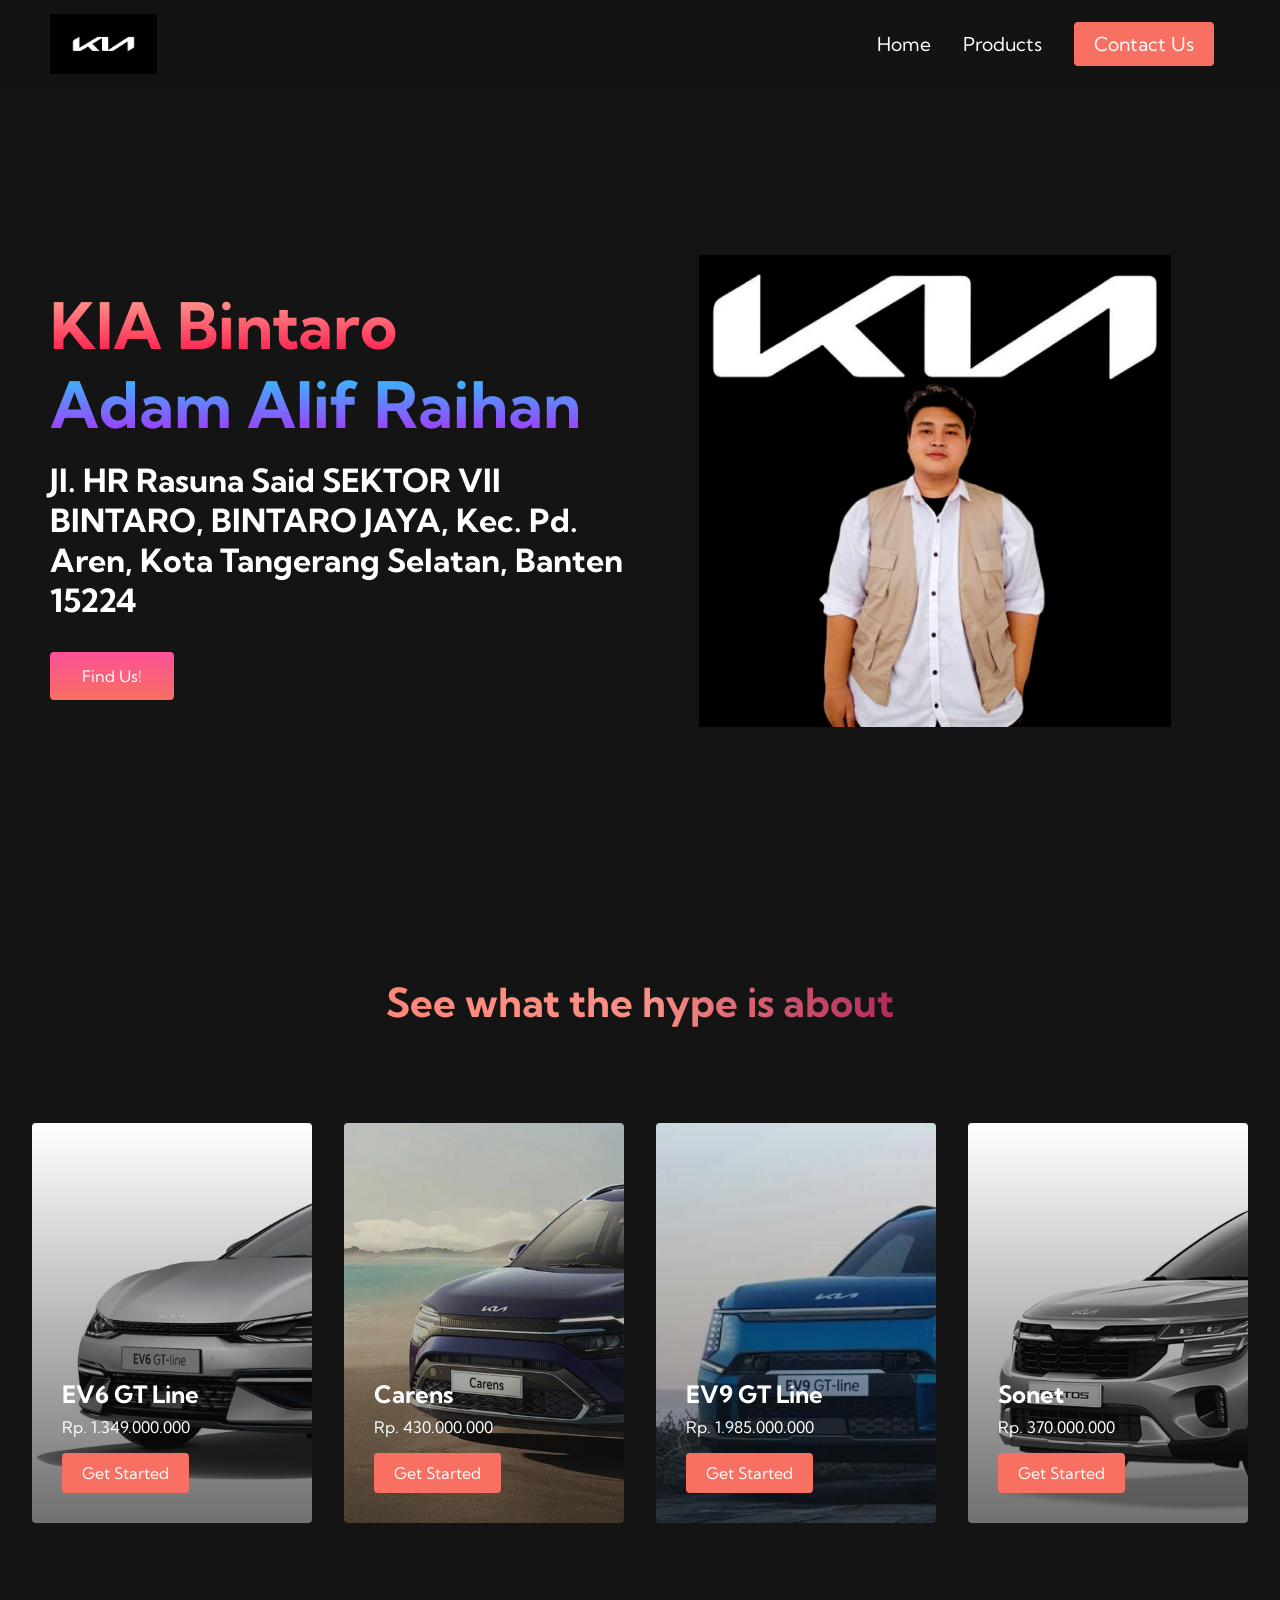
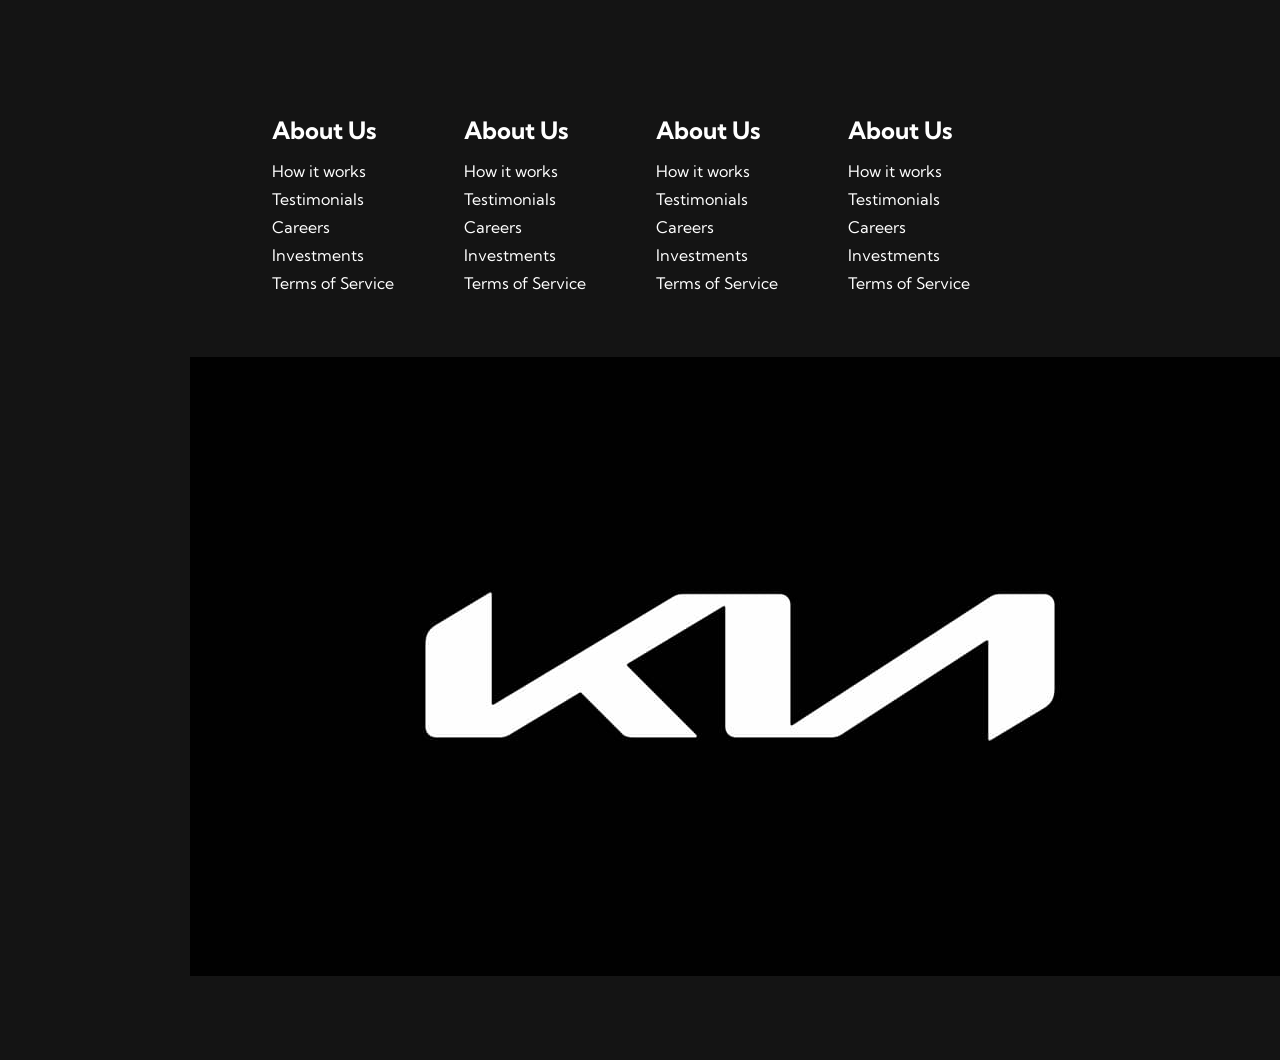
==== index.html @ e6eee8f1 "pler cuok git gak jelas (upload file langsung ketimbang ngurus repo, gaje anjg dah jam 1 kentod" ====
<!DOCTYPE html>
<html lang="en">
<head>
    <meta charset="UTF-8">
    <meta name="viewport" content="width=device-width, initial-scale=1.0">
    <title>KIA Bintaro</title>
    <link rel="stylesheet" href="style.css">
    <link rel="preconnect" href="https://fonts.googleapis.com">
    <link rel="stylesheet" href="https://cdnjs.cloudflare.com/ajax/libs/font-awesome/5.15.4/css/all.min.css">
    <link rel="preconnect" href="https://fonts.gstatic.com" crossorigin>
<link href="https://fonts.googleapis.com/css2?family=Kumbh+Sans:wght@100..900&display=swap" rel="stylesheet">
</head>
<body>
    <!-- Navbar Section -->
    <nav class="navbar">
        <div class="navbar__container">
            <a href="/" id="navbar__logo">
                <img src="./images/kia_logo_black-white.jpg" alt="KIA Bintaro">
            </a>
            <div class="navbar__toggle" id="mobile-menu">
                <span class="bar"></span>
                <span class="bar"></span>
                <span class="bar"></span>
            </div>
            <ul class="navbar__menu">
                <li class="navbar__item">
                    <a href="/" class="navbar__links"> Home </a>
                </li>
                <li class="navbar__item">
                    <a href="/" class="navbar__links"> Products </a>
                </li>
                <li class="navbar__btn">
                    <a href="https://wa.me/+6281311222883" class="button" target="_blank"> Contact Us</a>
                </li>
            </ul>
        </div>
    </nav>


    <!--Hero Section-->
    <div class="main">
        <div class="main__container">
            <div class="main__content">
                <h1>KIA Bintaro</h1>
                <h2>Adam Alif Raihan</h2>
                <p>Jl. HR Rasuna Said SEKTOR VII BINTARO, BINTARO JAYA, Kec. Pd. Aren, Kota Tangerang Selatan, Banten 15224</p>
                <button class="main__btn"><a href="https://www.google.com/maps/dir//Jl.+HR+Rasuna+Said+SEKTOR+VII+BINTARO,+BINTARO+JAYA,+Kec.+Pd.+Aren,+Kota+Tangerang+Selatan,+Banten+15224/@-6.2750824,106.6357885,12z/data=!4m8!4m7!1m0!1m5!1m1!1s0x2e69fb0a5370db39:0xc45f95898426722b!2m2!1d106.7181904!2d-6.2750888?entry=ttu&g_ep=EgoyMDI1MDcxNi4wIKXMDSoASAFQAw%3D%3D" target="_blank">Find Us!</a></button>
            </div>
            <div class="main__img--container">
                <img src="images/adam.jpeg" alt="pic" id="main__img">
            </div>
        </div>
    </div>
    

    <!--Services Section-->
    <div class="services">
        <h1>See what the hype is about</h1>
        <div class="services__container">
            <div class="services__card">
                <h2>EV6 GT Line</h2>
                <p>Rp. 1.349.000.000</p>
                <button>Get Started</button>
            </div>
            <div class="services__card">
                <h2>Carens</h2>
                <p>Rp. 430.000.000</p>
                <button>Get Started</button>
            </div>
            <div class="services__card">
                <h2>EV9 GT Line</h2>
                <p>Rp. 1.985.000.000</p>
                <button>Get Started</button>
            </div>
            <div class="services__card">
                <h2>Sonet</h2>
                <p>Rp. 370.000.000</p>
                <button>Get Started</button>
            </div>
        </div>
    </div>

    <!--Footer Section-->

    <div class="footer__container">
        <div class="footer__links">
            <div class="footer__link--wrapper">
                <div class="footer__link--items">
                    <h2>About Us</h2>
                    <a href="/">How it works</a>
                    <a href="/">Testimonials</a>
                    <a href="/">Careers</a>
                    <a href="/">Investments</a>
                    <a href="/">Terms of Service</a>
                </div>
                <div class="footer__link--items">
                    <h2>About Us</h2>
                    <a href="/">How it works</a>
                    <a href="/">Testimonials</a>
                    <a href="/">Careers</a>
                    <a href="/">Investments</a>
                    <a href="/">Terms of Service</a>
                </div>
            </div>
            <div class="footer__link--wrapper">
                <div class="footer__link--items">
                    <h2>About Us</h2>
                    <a href="/">How it works</a>
                    <a href="/">Testimonials</a>
                    <a href="/">Careers</a>
                    <a href="/">Investments</a>
                    <a href="/">Terms of Service</a>
                </div>
                <div class="footer__link--items">
                    <h2>About Us</h2>
                    <a href="/">How it works</a>
                    <a href="/">Testimonials</a>
                    <a href="/">Careers</a>
                    <a href="/">Investments</a>
                    <a href="/">Terms of Service</a>
                </div>
            </div>
        </div>
        <div class="social__media">
            <div class="social__media--wrap">
                <div class="footer__logo">
                    <a href="/">
                        <img src="./images/kia_logo_black-white.jpg" alt="KIA Bintaro">
                    </a>
                </div>
                <p class="website__rights">NEXT 2025. All rights reserved</p>
                <div class="social__icons">
                    <a href="/" class="social__icon--link" target="_blank">
                        <i class="fab fa-facebook"></i>
                    </a>
                    <a href="/" class="social__icon--link" target="_blank">
                        <i class="fab fa-instagram"></i>
                    </a>
                    <a href="/" class="social__icon--link" target="_blank">
                        <i class="fab fa-twitter"></i>
                    </a>
                    <a href="/" class="social__icon--link" target="_blank">
                        <i class="fab fa-linkedin"></i>
                    </a>
                    <a href="/" class="social__icon--link" target="_blank">
                        <i class="fab fa-youtube"></i>
                    </a>
                </div>
            </div>
        </div>
    </div>

    <script src="app.js"></script>
</body>
</html>
---- style.css ----
* {
    box-sizing: border-box;
    margin: 0;
    padding: 0;
    font-family: 'Kumbh Sans', sans-serif;
}

.navbar {
    background: #131313;
    height: 88px;
    display: flex;
    justify-content: center;
    align-items: center;
    font-size: 1.2rem;
    position: sticky;
    top: 0;
    z-index: 999;
}

.navbar__container {
    display: flex;
    justify-content: space-between;
    height: 88px;
    z-index: 1;
    width: 100%;
    max-width: 1300px;
    margin: 0 auto;
    padding: 0 50px;

}

#navbar__logo {
    display: flex;
    align-items: center;
    text-decoration: none;
}

#navbar__logo img {
    height: 60px;
    width: auto;
}

.fa-gem {
    margin-right: 0.5rem;
}

.navbar__menu {
    display: flex;
    align-items: center;
    list-style: none;
    text-align: center;
}

.navbar__item {
    height: 80px;
}

.navbar__links {
    color: #fff;
    display: flex;
    align-items: center;
    justify-content: center;
    text-decoration: none;
    padding: 0 1rem;
    height: 100%;
}

.navbar__btn {
    display: flex;
    justify-content: center;
    align-items: center;
    padding: 0 1rem;
    width: 100%;
}

.button {
    display: flex;
    justify-content: center;
    align-items: center;
    text-decoration: none;
    padding: 10px 20px;
    height: 100%;
    width: 100%;
    border: none;
    outline: none;
    border-radius: 4px;
    background: #f77062;
    color: #fff;

}

.button:hover {
    background: #4837ff;
    transition: all 0.3s ease;
}

.navbar__links:hover {
    color: #ff0844;
    transition: all 0.3s ease;
}

@media screen and (max-width: 960px) {
    .navbar__container {
        display: flex;
        justify-content: space-between;
        height: 80px;
        z-index: 1;
        width: 100%;
        max-width: 1300px;
        padding: 0;

    }

    .navbar__menu {
        display: grid;
        grid-template-columns: auto;
        margin: 0;
        width: 100%;
        position: absolute;
        top: -1000px;
        opacity: 0;
        transition: all 0.5s ease;
        height: 50vh;
        z-index: -1;
        background: #131313;

    }

    .navbar__menu.active {
        background: #131313;
        top: 100%;
        opacity: 1;
        transition: all 0.5s ease;
        z-index: 99;
        height: 50vh;
        font-size: 1.6rem;
    }

    #navbar__logo {
        padding-left: 25px;
    }

    .navbar__toggle .bar {
        width: 25px;
        height: 3px;
        margin: 5px auto;
        transition: all 0.3s ease-in-out;
        background: #fff;
    }

    .navbar__item {
        width: 100%;

    }
    
    .navbar__links {
        text-align: center;
        padding: 2rem;
        width: 100%;
        display: table;

    }

    #mobile-menu {
        position: absolute;
        top: 20%;
        right: 5%;
        transform: translate(5%, 20%);
    }

    .navbar__btn {
        padding-bottom: 2rem;

    }

    .button {
        display: flex;
        justify-content: center;
        align-items: center;
        width: 80%;
        height: 80px;
        margin: 0;
    }

    .navbar__toggle .bar {
        display: block;
        cursor: pointer;
    }

    #mobile-menu.is-active .bar:nth-child(2) {
        opacity: 0;
    }

    #mobile-menu.is-active .bar:nth-child(1) {
        transform: translateY(8px) rotate(45deg);
    }

    #mobile-menu.is-active .bar:nth-child(3) {
        transform: translateY(-8px) rotate(-45deg);
    }
}


/* Hero Section CSS */
.main {
    background-color: #141414;
}

.main__container {
    display: grid;
    grid-template-columns: 1fr 1fr;
    align-items: center;
    justify-self: center;
    margin: 0 auto;
    height: 90vh;
    background-color: #141414;
    z-index: 1;
    width: 100%;
    max-width: 1300px;
    padding: 0 50px;

}

.main__content h1 {
    font-size: 4rem;
    background-color: #ff8177;
    background-image: linear-gradient(to top, #ff0844 0%,#ffb199 100%);
    background-size: 100%;
    -webkit-background-clip: text;
    -moz-background-clip: text;
    -webkit-text-fill-color: transparent;
    -moz-text-fill-color: transparent;


}

.main__content h2 {
    font-size: 4rem;
    background-color: #ff8177;
    background-image: linear-gradient(to top, #b721ff 0%,#21d4fd 100%);
    background-size: 100%;
    -webkit-background-clip: text;
    -moz-background-clip: text;
    -webkit-text-fill-color: transparent;
    -moz-text-fill-color: transparent;
}

.main__content p {
    margin-top: 1rem;
    font-size: 2rem;
    font-weight: 700;
    color: #fff;   
}

.main__btn {
    font-size: 1rem;
    background-image: linear-gradient(to top, #f77062 0%, #fe5196 100%);
    padding: 14px 32px;
    border: none;
    border-radius: 4px;
    color: #fff;
    margin-top: 2rem;
    cursor: pointer;
    position: relative;
    transition: all 0.35s;
    outline: none;
}

.main__btn a {
    position: relative;
    z-index: 2;
    color: #fff;
    text-decoration: none;
}

.main__btn:after {
    position: absolute;
    content: '';
    top: 0;
    left: 0;
    width: 0;
    height: 100%;
    background: #4837ff;
    transition: all 0.35s;
    border-radius: 4px;
}

.main__btn:hover {
    color: #fff;
}

.main__btn:hover:after {
    width: 100%;
}

.main__img--container {
    text-align: center;
}

#main__img {
    height: 80%;
    width: 80%;
}

/* Mobile Responsive */

@media screen and (max-width: 768px) {
    .main__container {
        display: grid;
        grid-template-columns: auto;
        align-items: center;
        justify-self: center;
        width: 100%;
        margin: 0 auto;
        height: 90vh;
    }


.main__content {
    text-align: center;
    margin-bottom: 4rem;
}

.main__content h1 {
    font-size: 2.5rem;
    margin-top: 2rem;
}

.main__content h2 {
    font-size: 3rem;
}

.main__content p {
    margin-top: 1rem;
    font-size: 1.5rem;
}

}

@media screen and (max-width: 480px) {
    .main__content h1 {
    font-size: 2rem;
    margin-top: 3rem;
}

.main__content h2 {
    font-size: 2rem;
}

.main__content p {
    margin-top: 2rem;
    font-size: 1.5rem;
}

.main__btn {
    padding: 12px 36px;
    margin: 2.5rem 0;
}
}

/* Services Section CSS */
.services {
    background: #141414;
    display: flex;
    flex-direction: column;
    align-items: center;
    height: auto;
    padding-bottom: 5rem;
}

.services h1 {
    background-color: #ff8177;
    background-image: linear-gradient(to right, #ff8177 0%, #ff867a 0%, #ff8c7f 21%, #f99185 52%, #cf556c 78%, #b12a5b 100%);
    background-size: 100%;
    margin-bottom: 5rem;
    font-size: 2.5rem;
    padding-top: 5rem;
    -webkit-background-clip: text;
    -moz-background-clip: text;
    -webkit-text-fill-color: transparent;
    -moz-text-fill-color: transparent;
}

.services__container {
    display: flex;
    justify-content: center;
    flex-wrap: wrap;
    max-width: 1300px;
    margin: 0 auto;
}

.services__card {
    margin: 1rem;
    height: 400px;
    width: 280px;
    border-radius: 4px;
    background-image: linear-gradient(to bottom, rgba(0,0,0,0) 0%, rgba(17, 17, 17, 0.6) 100%), url('/images/KIA_EV_6_GT_Line.jpeg');
    background-size: cover;
    position: relative;
    color: #fff;
    display: flex;
    flex-direction: column;
    justify-content: flex-end;
    padding: 30px;
    box-sizing: border-box;
}

.services__card:nth-child(1) {
    background-image: linear-gradient(to bottom, rgba(0,0,0,0) 0%, rgba(17, 17, 17, 0.6) 100%), url('images/KIA_EV_6_GT_Line.jpeg'); /* Placeholder for KIA1.jpg */
}
.services__card:nth-child(2) {
    background-image: linear-gradient(to bottom, rgba(0,0,0,0) 0%, rgba(17, 17, 17, 0.6) 100%), url('images/KIA_Carens.jpeg'); /* Placeholder for KIA2.jpg */
}
.services__card:nth-child(3) {
    background-image: linear-gradient(to bottom, rgba(0,0,0,0) 0%, rgba(17, 17, 17, 0.6) 100%), url('images/KIA_EV_9_GT_Line.jpeg'); /* Placeholder for KIA3.jpg */
}
.services__card:nth-child(4) {
    background-image: linear-gradient(to bottom, rgba(0,0,0,0) 0%, rgba(17, 17, 17, 0.6) 100%), url('images/KIA_Seltos.jpeg'); /* Placeholder for KIA4.jpg */
}

.services h2 {
    position: static;
    margin-bottom: 0.5rem;
    top: auto;
    left: auto;

}

.services__card p {
    position: static;
    margin-bottom: 1rem;
    top: auto;
    left: auto;
}

.services__card button {
    color: #fff;
    padding: 10px 20px;
    border: none;
    outline: none;
    border-radius: 4px;
    background: #f77062;
    position: static;
    top: auto;
    left: auto;
    font-size: 1rem;
    cursor: pointer;
    width: fit-content;

}

.services__card:hover {
    transform: scale(1.075);
    transition: 0.2s ease-in;
    cursor: pointer;
}

@media screen and (max-width: 960px) {
    .services {
        height: auto;
    }

    .services h1 {
        font-size: 2rem;
        margin-top: 6rem;
    }
}

@media screen and (max-width: 768px) {
    .services__card {
        width: calc(50% - 2rem);
        max-width: 300px;
    }
}

@media screen and (max-width: 480px) {
    .services {
        height: auto;
    }

    .services h1 {
        font-size: 1.2rem;
    }

    .services__card {
        width: 90%;
        margin: 1rem auto;
    }
}

/* Footer CSS */
.footer__container {
    background-color: #141414;
    padding: 5rem 0;
    display: flex;
    flex-direction: column;
    justify-content: center;
    align-items: center;
}

.footer__logo {
    display: flex;
    align-items: center;
    cursor: pointer;
    text-decoration: none;
}

.footer__logo--img {
    height: 50px;
    width: auto;
    max-width: 200px;
}

.footer__links {
    width: 100%;
    max-width: 1000px;
    display: flex;
    justify-content: center;
}

.footer__link--wrapper {
    display: flex;

}

.footer__link--items {
    display: flex;
    flex-direction: column;
    align-items: flex-start;
    margin: 16px;
    text-align: left;
    width: 160px;
    box-sizing: border-box;
}

.footer__link--items h2 {
    margin-bottom: 16px;
}

.footer__link--items > h2 {
    color: #fff;
}

.footer__link--items a {
    color: #fff;
    text-decoration: none;
    margin-bottom: 0.5rem;
}

.footer__link--items a:hover {
    color: #e9e9e9;
    transition: 0.3s ease-out;
}

/* Social Icons */

.social__icon--link {
    color: #fff;
    font-size: 24px;

}

.social__media {
    max-width: 1000px;
    width: 100%;
}

.social__media--wrap {
    display: flex;
    justify-content: space-between;
    align-items: center;
    width: 90%;
    max-width: 1000px;
    margin: 40px auto 0 auto;
}

.social__icons {
    display: flex;
    justify-content: space-between;
    align-items: center;
    width: 240px;
}

.social__logo {
    color: #fff;
    justify-self: flex-start;
    margin-left: 20px;
    cursor: pointer;
    text-decoration: none;
    font-size: 2rem;
    display: flex;
    align-items: center;
    margin-bottom: 16px;
}

.website__rights {
    color: #fff;
}

@media screen and (max-width: 820px) {
    .footer__links {
        padding-top: 2rem;

    }

    

    .website__rights {
        margin-bottom: 2rem;
    }

    .footer__link--wrapper {
        flex-direction: column;
    }

    .social__media--wrap {
        flex-direction: column;
    }
}

@media screen and (max-width: 480px) {
    .footer__link--items {
        margin: 0;
        padding: 10px;
        width: 100%;
    }
}
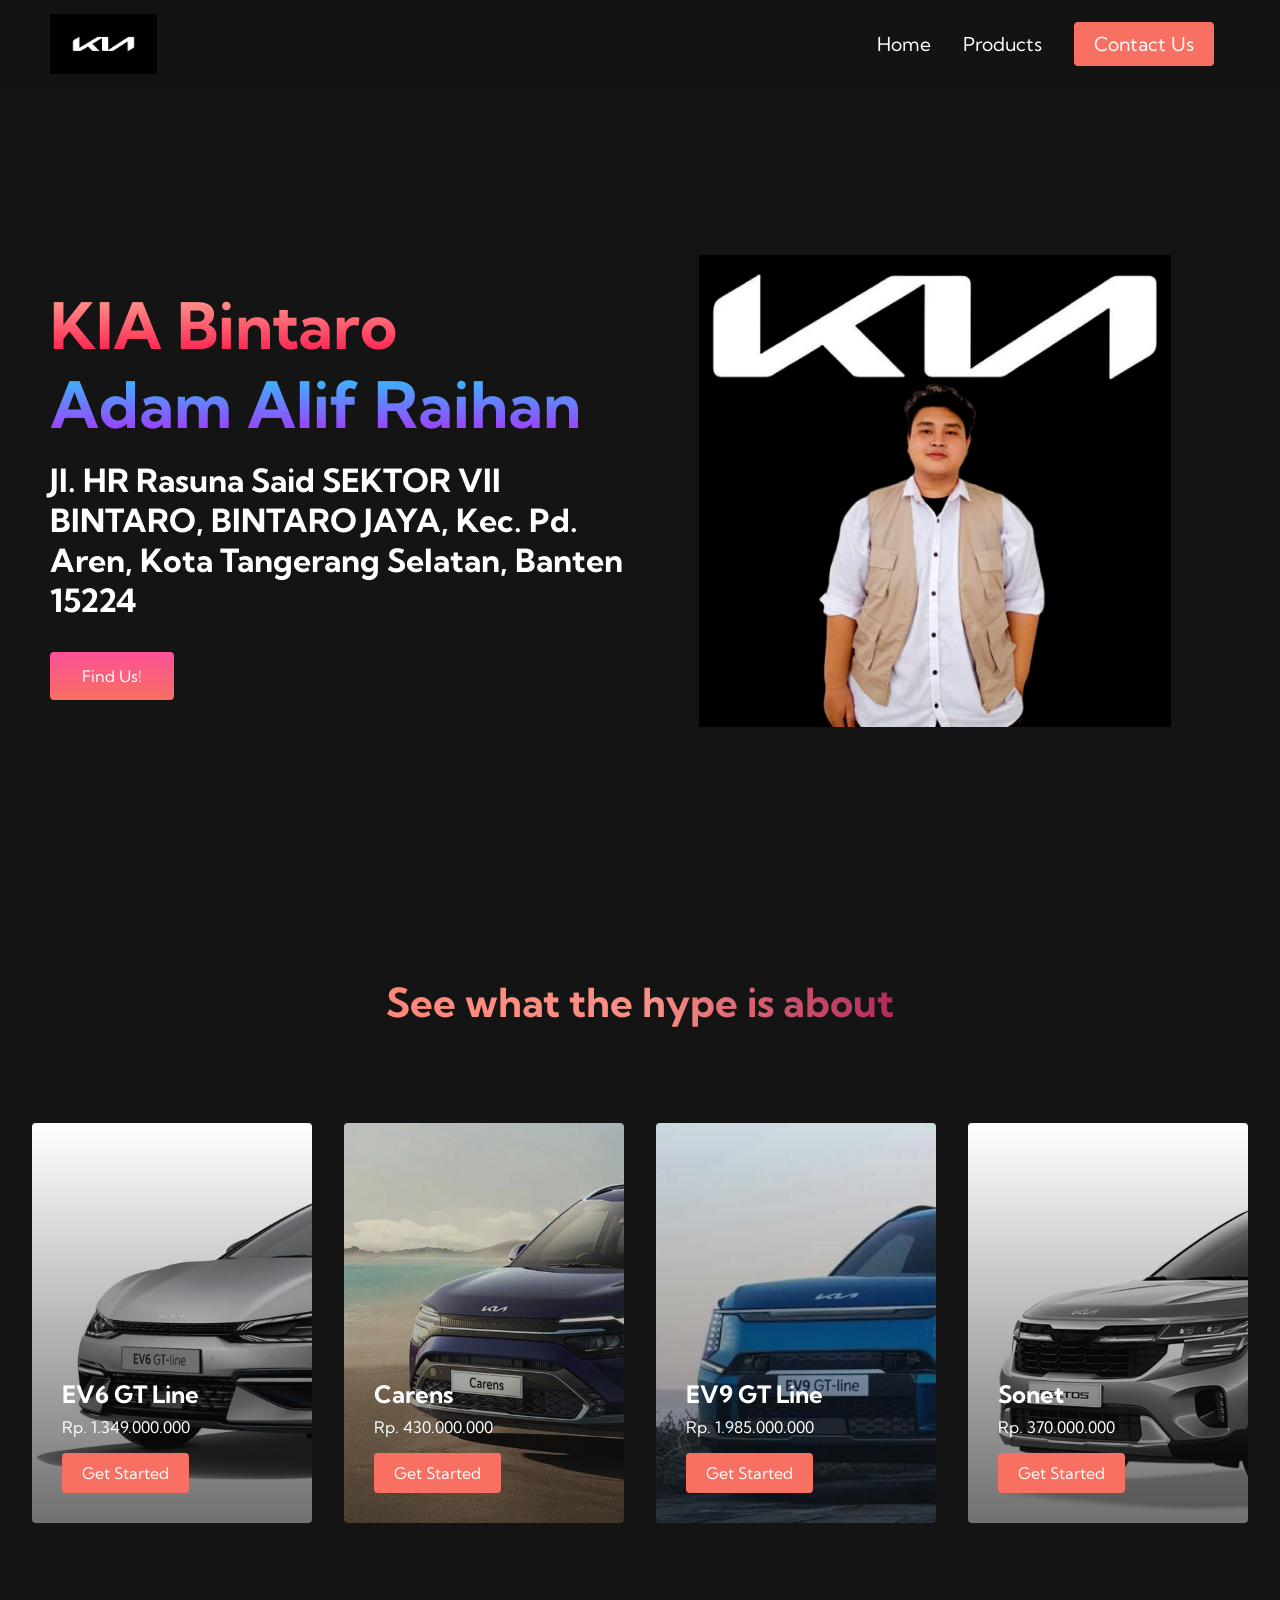
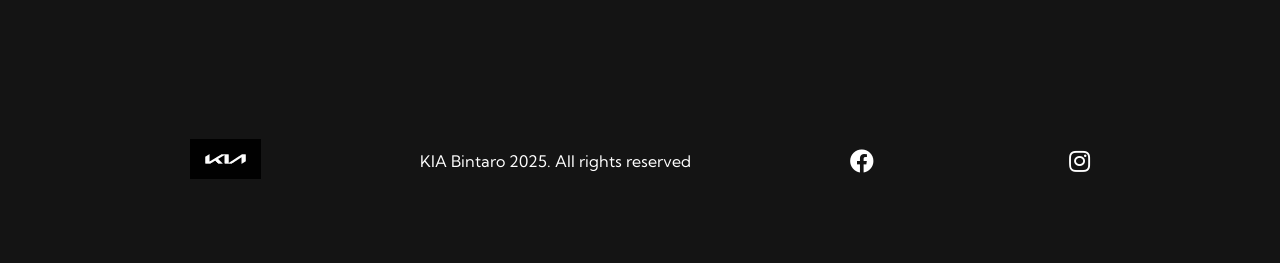
==== commit 1910eec7: "Changing footer logo size and updating social media links --- a/.git/COMMIT_EDITMSG +++ b/.git/COMMI" ====
--- a/index.html
+++ b/index.html
@@ -84,66 +84,23 @@
 
     <div class="footer__container">
         <div class="footer__links">
-            <div class="footer__link--wrapper">
-                <div class="footer__link--items">
-                    <h2>About Us</h2>
-                    <a href="/">How it works</a>
-                    <a href="/">Testimonials</a>
-                    <a href="/">Careers</a>
-                    <a href="/">Investments</a>
-                    <a href="/">Terms of Service</a>
-                </div>
-                <div class="footer__link--items">
-                    <h2>About Us</h2>
-                    <a href="/">How it works</a>
-                    <a href="/">Testimonials</a>
-                    <a href="/">Careers</a>
-                    <a href="/">Investments</a>
-                    <a href="/">Terms of Service</a>
-                </div>
+            <div class="footer__links--wrap">
+                <!-- Removed About Us, Services, Resources -->
             </div>
-            <div class="footer__link--wrapper">
-                <div class="footer__link--items">
-                    <h2>About Us</h2>
-                    <a href="/">How it works</a>
-                    <a href="/">Testimonials</a>
-                    <a href="/">Careers</a>
-                    <a href="/">Investments</a>
-                    <a href="/">Terms of Service</a>
-                </div>
-                <div class="footer__link--items">
-                    <h2>About Us</h2>
-                    <a href="/">How it works</a>
-                    <a href="/">Testimonials</a>
-                    <a href="/">Careers</a>
-                    <a href="/">Investments</a>
-                    <a href="/">Terms of Service</a>
-                </div>
-            </div>
-        </div>
         <div class="social__media">
             <div class="social__media--wrap">
                 <div class="footer__logo">
                     <a href="/">
-                        <img src="./images/kia_logo_black-white.jpg" alt="KIA Bintaro">
+                        <img src="./images/kia_logo_black-white.jpg" alt="KIA Bintaro" class="footer__logo--img">
                     </a>
                 </div>
-                <p class="website__rights">NEXT 2025. All rights reserved</p>
+                <p class="website__rights">KIA Bintaro 2025. All rights reserved</p>
                 <div class="social__icons">
-                    <a href="/" class="social__icon--link" target="_blank">
+                    <a href="https://www.facebook.com/Ryuunosuke8790" class="social__icon--link" target="_blank" rel="noopener">
                         <i class="fab fa-facebook"></i>
                     </a>
-                    <a href="/" class="social__icon--link" target="_blank">
+                    <a href="https://www.instagram.com/adamkia.bintaro/" class="social__icon--link" target="_blank" rel="noopener">
                         <i class="fab fa-instagram"></i>
-                    </a>
-                    <a href="/" class="social__icon--link" target="_blank">
-                        <i class="fab fa-twitter"></i>
-                    </a>
-                    <a href="/" class="social__icon--link" target="_blank">
-                        <i class="fab fa-linkedin"></i>
-                    </a>
-                    <a href="/" class="social__icon--link" target="_blank">
-                        <i class="fab fa-youtube"></i>
                     </a>
                 </div>
             </div>
--- a/style.css
+++ b/style.css
@@ -506,9 +506,9 @@
 }
 
 .footer__logo--img {
-    height: 50px;
+    height: 40px;
     width: auto;
-    max-width: 200px;
+    max-width: 150px;
 }
 
 .footer__links {
